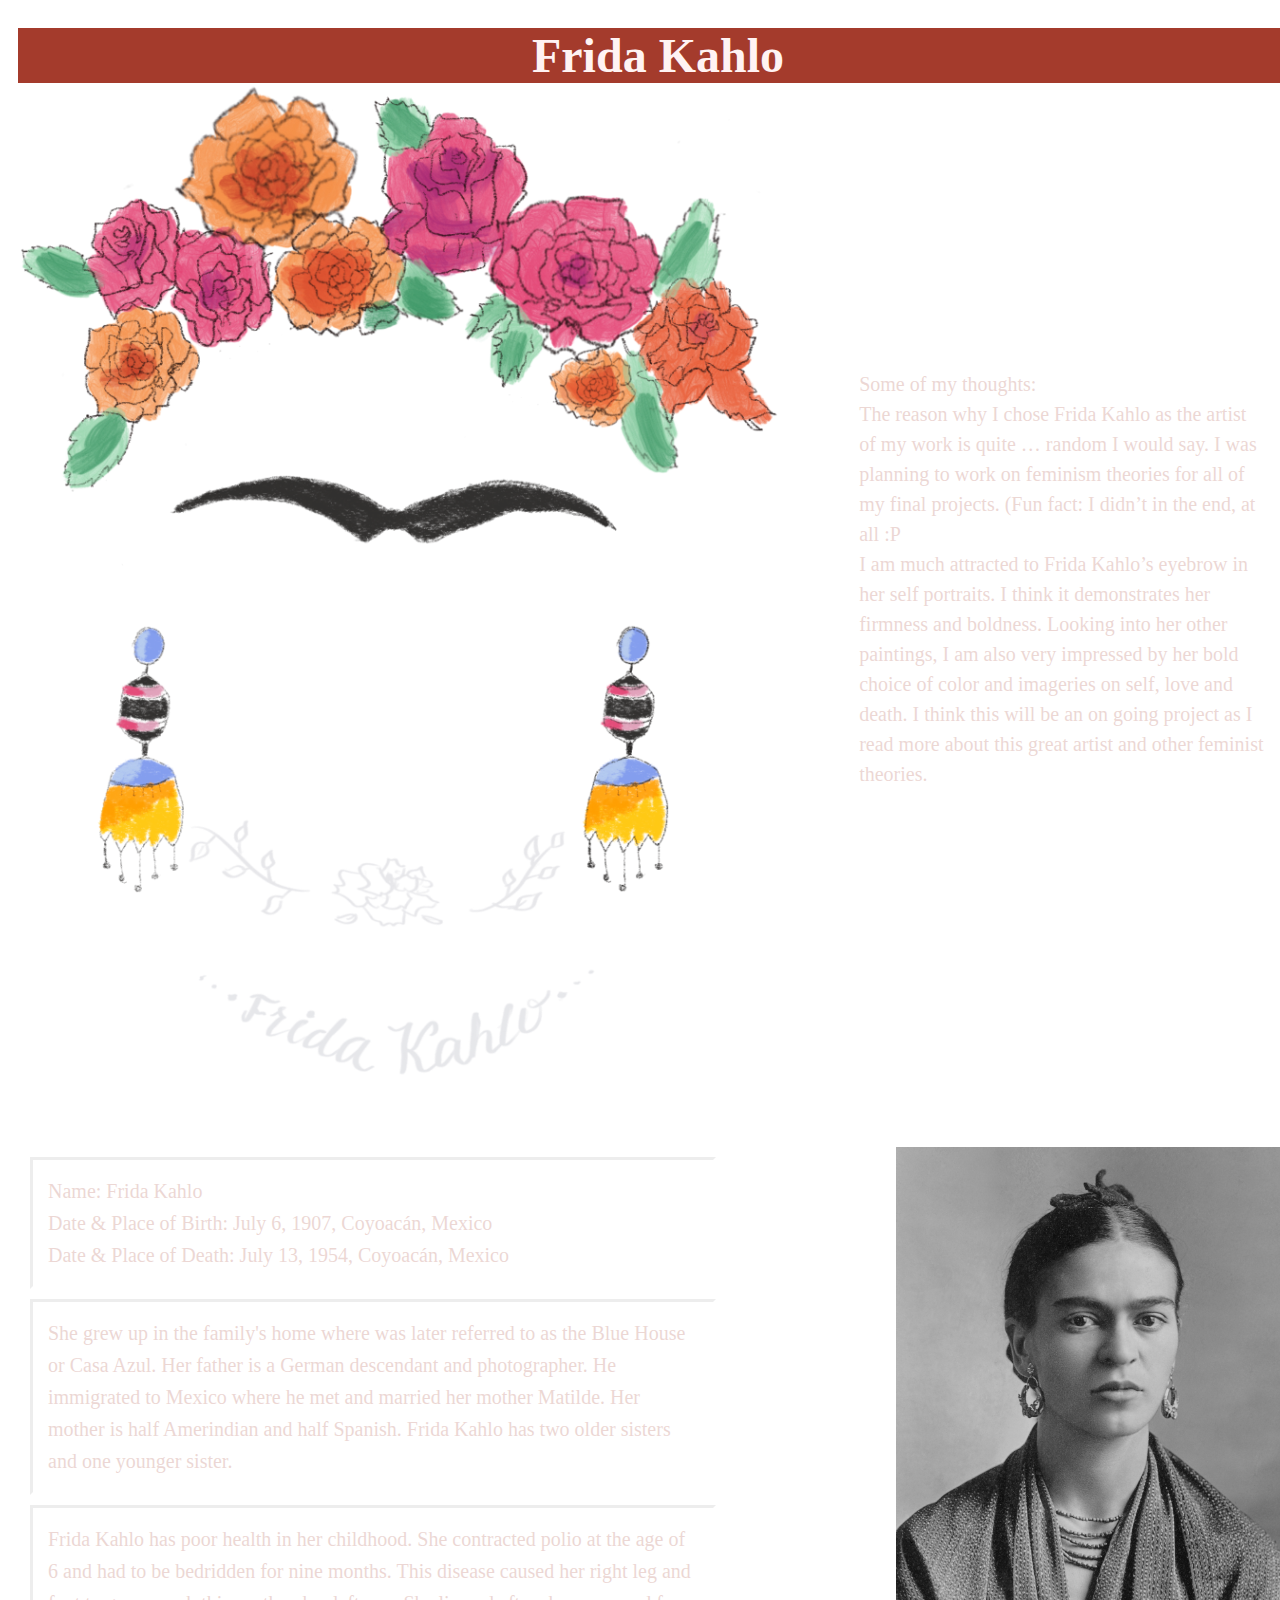
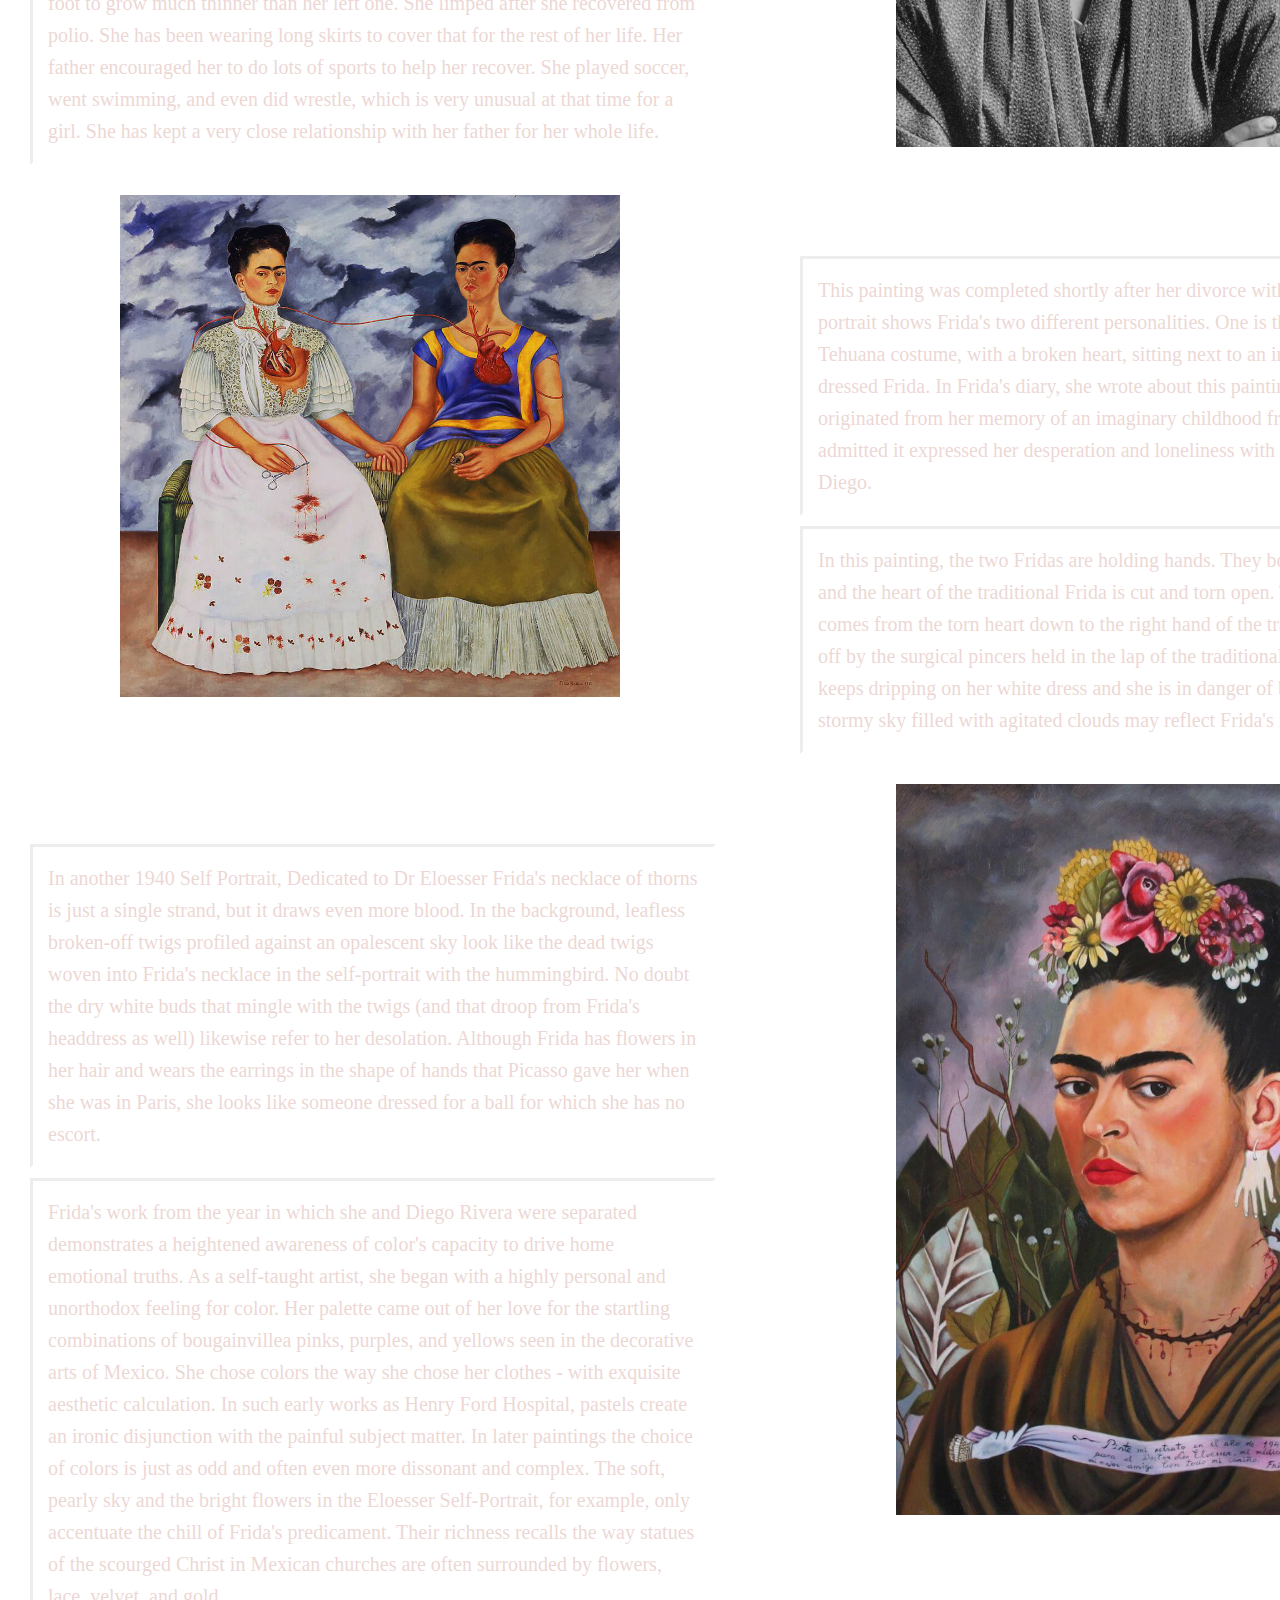
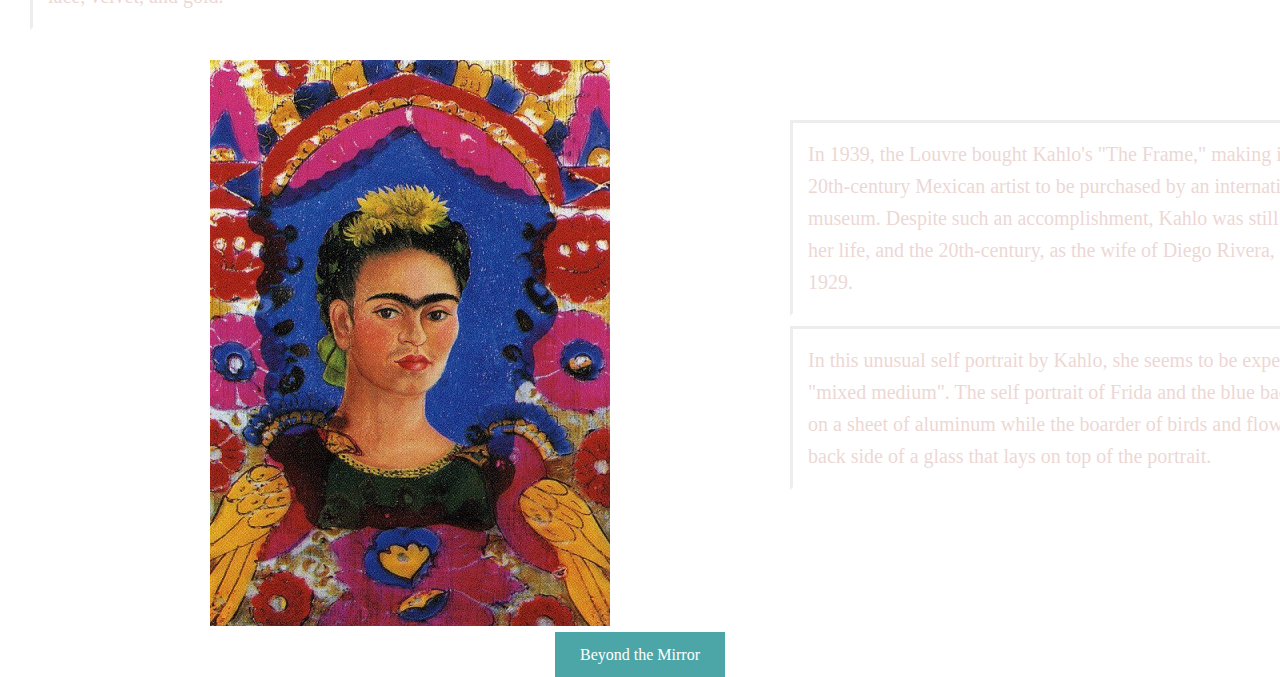
==== frida/index.html @ 46d47169 "5.8" ====
<!DOCTYPE html>
<html lang="en">
<head>
	<meta charset="UTF-8">
	<meta http-equiv="X-UA-Compatible" content="IE=edge">
	<meta name="viewport" content="width=device-width, initial-scale=1.0">
	<title>Document</title>
	<link rel="stylesheet" href="style.css">
	<!-- <script src="sketch.js"></script> -->
</head>

<body>
    <!-- main title -->
	<h1>Frida Kahlo</h1>  

    <!-- i paint my own reality -->
    <div class="frontWrapper">
        <div class="welcomePage">
            <div class="I_Paint_my_own">
                <img src="paintings/centerpic.png" alt="" id="pic1" width:30%;>
            </div>
            
                <p class="myNotes">
                    Some of my thoughts:<br>
                    The reason why I chose Frida Kahlo as the artist of my work is quite … random I would say. I was planning to work on feminism theories for all of my final projects. (Fun fact: I didn’t in the end, at all :P <br>
                    I am much attracted to Frida Kahlo’s eyebrow in her self portraits. I think it demonstrates her firmness and boldness. Looking into her other paintings, I am also very impressed by her bold choice of color and imageries on self, love and death. I think this will be an on going project as I read more about this great artist and other feminist theories.
                </p>
        </div>

        <div class="introWrapper">
            <!-- 3divs for texts -->
            <div class="Texts">
                <div>
                    <p class ="introText" id="basics">
                        Name: Frida Kahlo <br>
                        Date & Place of Birth: July 6, 1907, Coyoacán, Mexico<br>
                        Date & Place of Death: July 13, 1954, Coyoacán, Mexico<br>           
                    </p>
                </div>
                <div>
                    <p class ="introText" id="family">
                        She grew up in the family's home where was later referred to as the Blue House or Casa Azul. Her father is a German descendant and photographer. He immigrated to Mexico where he met and married her mother Matilde. Her mother is half Amerindian and half Spanish. Frida Kahlo has two older sisters and one younger sister.
                    </p>
                </div>
                <div>
                    <p class ="introText" id="early_life">
                        Frida Kahlo has poor health in her childhood. She contracted polio at the age of 6 and had to be bedridden for nine months. This disease caused her right leg and foot to grow much thinner than her left one. She limped after she recovered from polio. She has been wearing long skirts to cover that for the rest of her life. Her father encouraged her to do lots of sports to help her recover. She played soccer, went swimming, and even did wrestle, which is very unusual at that time for a girl. She has kept a very close relationship with her father for her whole life.
                    </p>
                </div> 
            </div>

            <!-- 1 div for foto -->
            <div>
                <img src="paintings/foto.jpeg" alt="" id="foto">
             </div>
        </div>

    </div>



    <div class="paintingGallery">
        <div class="two_fridas">
            <div id="two_fridas_paintings">
                <img src="paintings/1.jpeg" alt="">
            </div>

            <div>
                <p class="title">
                    The Two Fridas, 1939 by Frida Kahlo
                </p>
                <p class ="introText">
                    This painting was completed shortly after her divorce with Diego Rivera. This portrait shows Frida's two different personalities. One is the traditional Frida in Tehuana costume, with a broken heart, sitting next to an independent, modern dressed Frida. In Frida's diary, she wrote about this painting and said it is originated from her memory of an imaginary childhood friend. Later she admitted it expressed her desperation and loneliness with the separation from Diego. <br>
                </p>
                <p class ="introText">
                    In this painting, the two Fridas are holding hands. They both have visible hearts and the heart of the traditional Frida is cut and torn open. The main artery, which comes from the torn heart down to the right hand of the traditional Frida, is cut off by the surgical pincers held in the lap of the traditional Frida. The blood keeps dripping on her white dress and she is in danger of bleeding to death. The stormy sky filled with agitated clouds may reflect Frida's inner turmoil.
                </p>
            </div>

        </div>

        <div class="selfPortrait">
            <div>
                <p class="title">
                    Self Portrait, Dedicated to Dr Eloesser, 1940 by Frida Kahlo
                </p>
                <p class ="introText">
                    In another 1940 Self Portrait, Dedicated to Dr Eloesser Frida's necklace of thorns is just a single strand, but it draws even more blood. In the background, leafless broken-off twigs profiled against an opalescent sky look like the dead twigs woven into Frida's necklace in the self-portrait with the hummingbird. No doubt the dry white buds that mingle with the twigs (and that droop from Frida's headdress as well) likewise refer to her desolation. Although Frida has flowers in her hair and wears the earrings in the shape of hands that Picasso gave her when she was in Paris, she looks like someone dressed for a ball for which she has no escort. 
                </p>
                <p class ="introText">
                    Frida's work from the year in which she and Diego Rivera were separated demonstrates a heightened awareness of color's capacity to drive home emotional truths. As a self-taught artist, she began with a highly personal and unorthodox feeling for color. Her palette came out of her love for the startling combinations of bougainvillea pinks, purples, and yellows seen in the decorative arts of Mexico. She chose colors the way she chose her clothes - with exquisite aesthetic calculation. In such early works as Henry Ford Hospital, pastels create an ironic disjunction with the painful subject matter. In later paintings the choice of colors is just as odd and often even more dissonant and complex. The soft, pearly sky and the bright flowers in the Eloesser Self-Portrait, for example, only accentuate the chill of Frida's predicament. Their richness recalls the way statues of the scourged Christ in Mexican churches are often surrounded by flowers, lace, velvet, and gold.
                </p>
            </div>

            <div id="selfPortrait_paintings">
                <img src="paintings/2.jpeg" alt="">
            </div>


        </div>

        <div class="frame">
            <div id="theFrame">
                <img src="paintings/3.jpeg" alt="">
            </div>

            
            <div>
                <p class="title">
                    The Frame (painting), 1938 by Frida Kahlo
                </p>
                <p  class ="introText" id="frame_text">
                    In 1939, the Louvre bought Kahlo's "The Frame," making it the first work by a 20th-century Mexican artist to be purchased by an internationally renowned museum. Despite such an accomplishment, Kahlo was still known for most of her life, and the 20th-century, as the wife of Diego Rivera, whom she married in 1929.
                </p>
                <p class ="introText">
                    In this unusual self portrait by Kahlo, she seems to be experimenting with "mixed medium". The self portrait of Frida and the blue background are painted on a sheet of aluminum while the boarder of birds and flowers is painted on the back side of a glass that lays on top of the portrait.
                </p>
            </div>
        </div>
    </div>

    <!-- link to the second webpage -->
    <div class="secondWebpage">
        <a href="diy">Beyond the Mirror</a>
    </div>    
  
</body>
</html>
---- frida/style.css ----
/* Set the background color for the whole page */
head, body {
    background: url(paintings/background.png);
	background-repeat: no-repeat;
	/* background-attachment: fixed; */
	background-size: cover;
}

/* Set the font color and display mode for the page */
body {
    color: white;
    display: flex;
    flex-wrap: wrap;
    justify-content: space-around;
    margin:10px;
}

/* Set the style for the page title */
h1 {
    position: fixed;
    text-align: center;
    left: 50%;
    transform: translate(-50%, 0);
    width: 100%;
    font-size: xxx-large;
    font-family: 'Futura';
    color: rgb(255, 243, 243);
    background: #A43B2C;
    white-space: nowrap;
    margin: 2vh;
    z-index: 10;
}
.welcomePage{
    display: flex;
    align-items:center;
    width:100%;
}
.I_Paint_my_own img{
    width:60%;
    z-index: 2;

}
.myNotes,.introText, .introText{
    display: flex;
    width:40%;
    opacity:0.2;
    transition: opacity 3s ease-in-out;
    background-color: white;
    color:#A43B2C;
    padding: 30px;
    margin-left:-500px;
    z-index: 3;    
    font-size:20px;
    line-height: 150%;
}
.myNotes:hover, .introText:hover{
    opacity:1;
} 

#pic1 img{
    max-width: 30%;
    height: auto;
}


.introWrapper, .two_fridas, .selfPortrait, .frame{
    /* background-color: aquamarine; */
    width:fit-content;
    display: flex;    
    margin-left: 20px;
    margin-bottom: 20px;
}

#two_fridas_paintings img, #selfPortrait_paintings img{
    max-width: 500px;
    height:auto;
    display:flex;
    margin-left:20vh;
}
#two_fridas_paintings img,#theFrame img{
    margin-left: 10vh;
    margin-right:20vh;
}
#theFrame img, #foto{
    max-width:400px;
    height:auto;
    display:flex;
    margin-left:20vh;
}

.Texts{
    flex-direction: column;
    flex-wrap: wrap;
    align-items: center; /* center vertically */
}

.title{
    opacity: 1;
    font-family: Impact;
    font-size: larger;
}

.introText{
    margin-left:auto;               
    margin-right: auto;
    margin-top:10px;
    margin-bottom:10px;
    padding:15px;
    width:650px;
    border-color: white;
    border-style:inset;
    font-size: 20px;
    line-height: 1.6;
}

/* hyper link styling */
a:link, a:visited {
    background-color: #4ca6a7;
    color:white;
    padding: 14px 25px;
    text-align: center;
    text-decoration:wavy;
  }
  
  a:hover, a:active {
    color: #bb5642;
  }
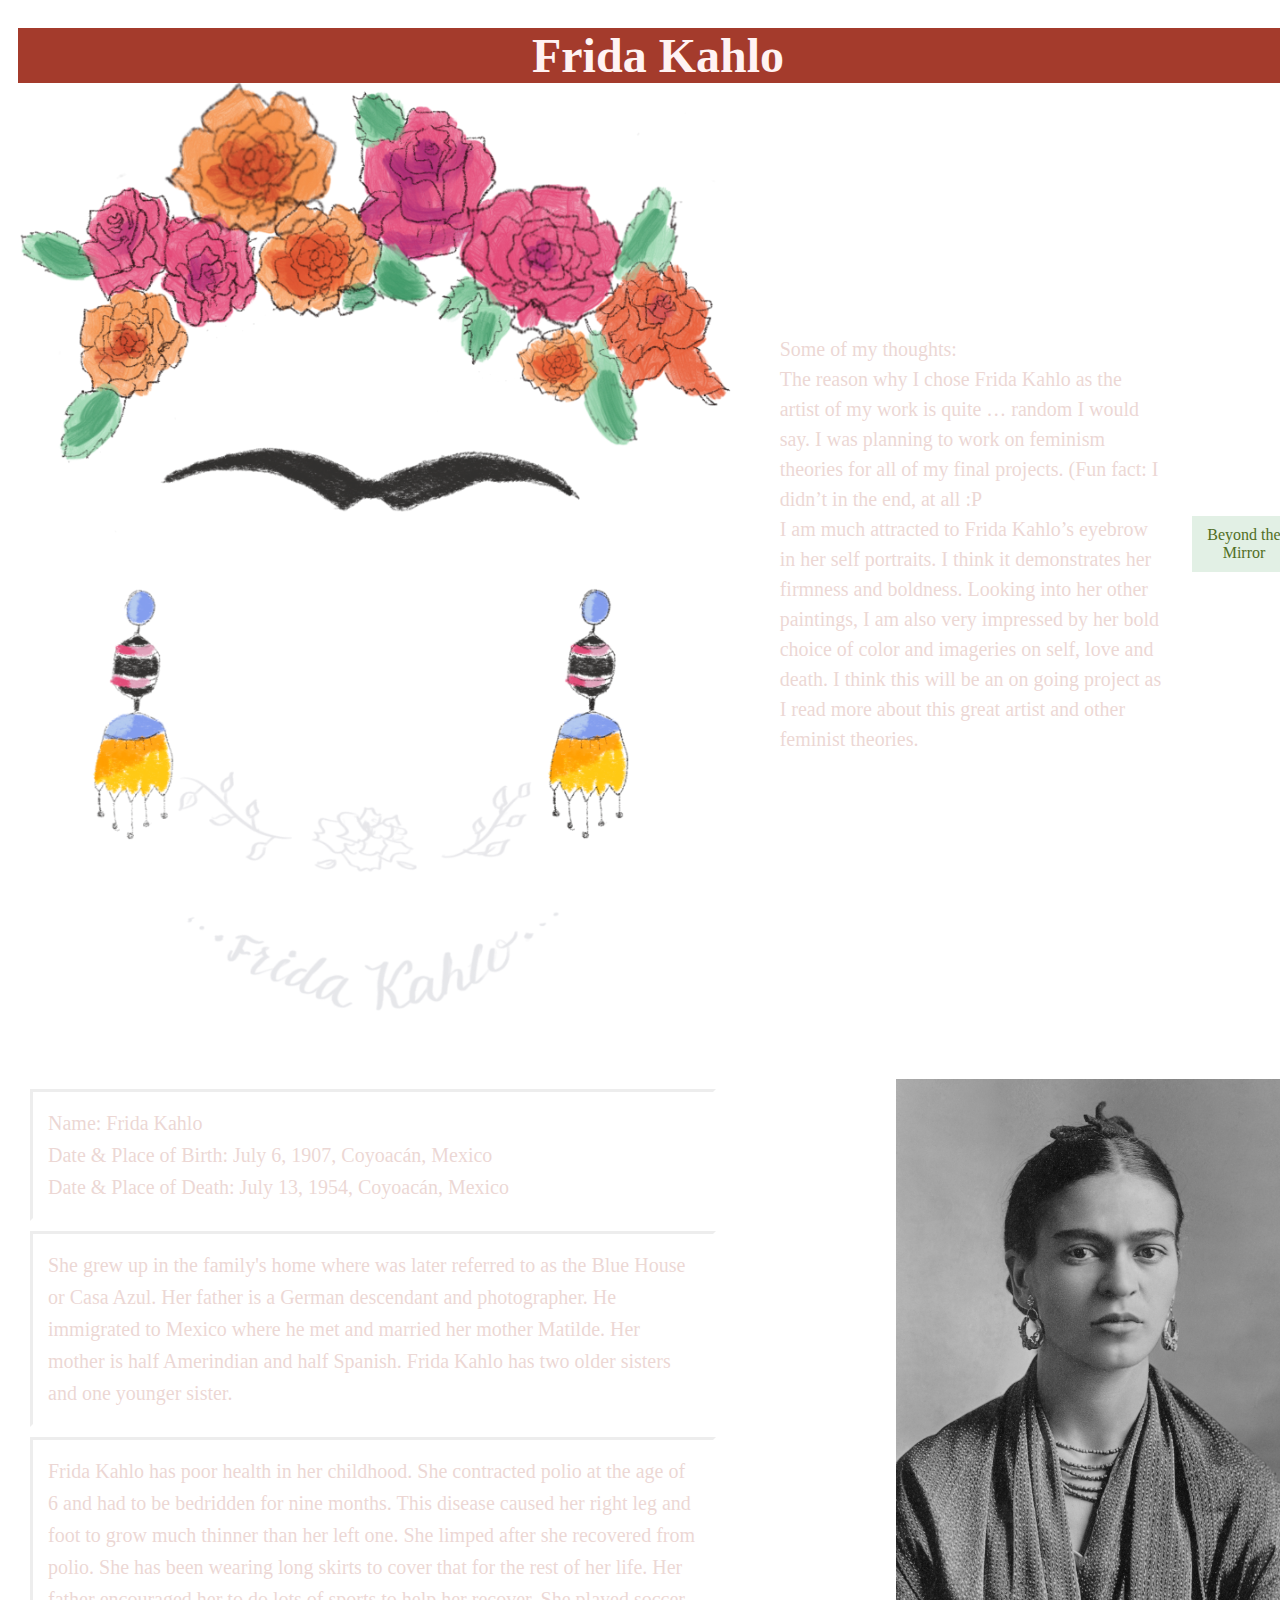
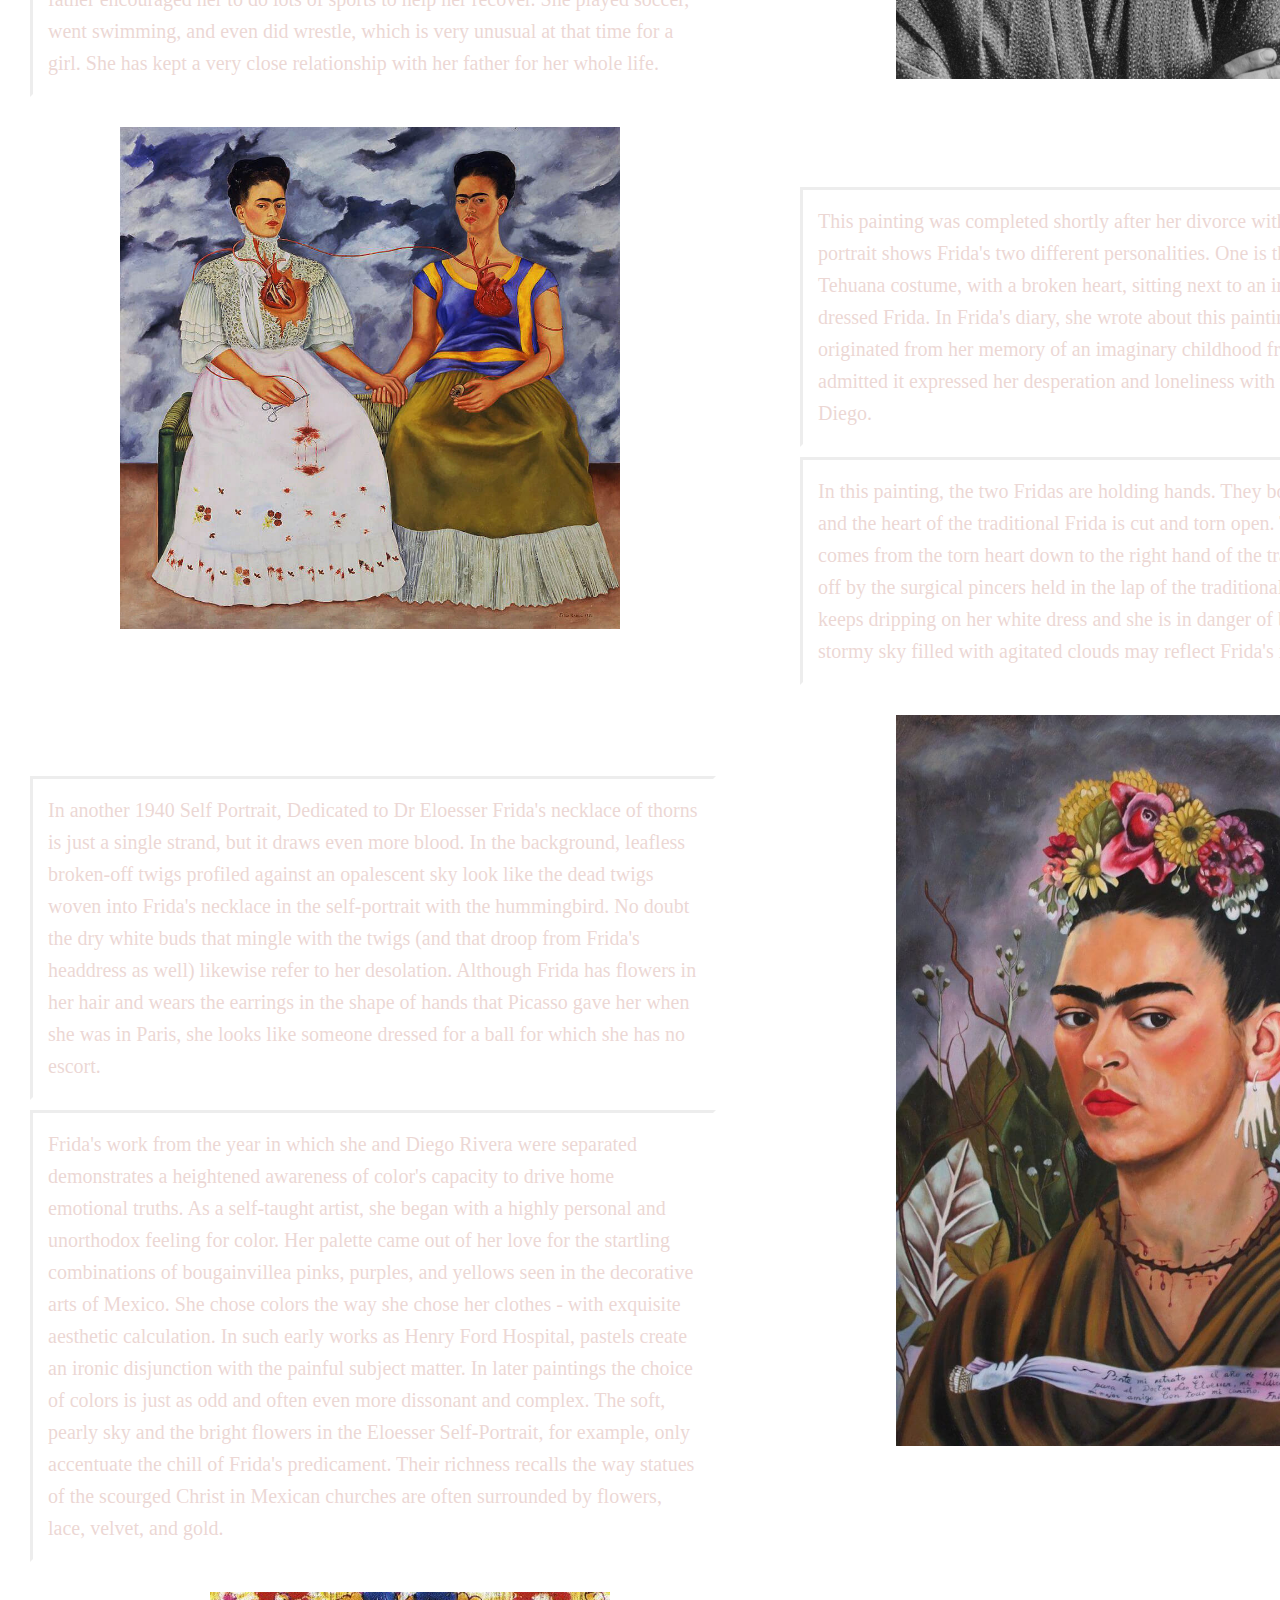
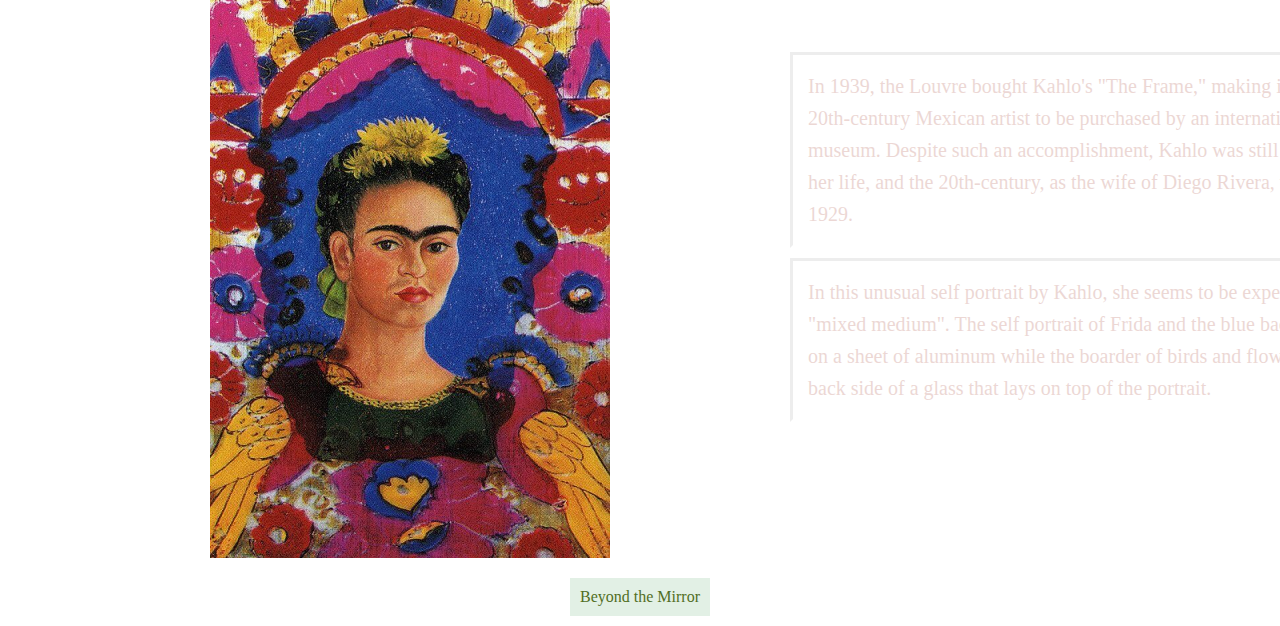
==== commit 451b08c9: "changed" ====
--- a/frida/index.html
+++ b/frida/index.html
@@ -25,6 +25,10 @@
                     The reason why I chose Frida Kahlo as the artist of my work is quite … random I would say. I was planning to work on feminism theories for all of my final projects. (Fun fact: I didn’t in the end, at all :P <br>
                     I am much attracted to Frida Kahlo’s eyebrow in her self portraits. I think it demonstrates her firmness and boldness. Looking into her other paintings, I am also very impressed by her bold choice of color and imageries on self, love and death. I think this will be an on going project as I read more about this great artist and other feminist theories.
                 </p>
+
+                <div class="secondWebpage">
+                    <a href="diy/index.html">Beyond the Mirror</a>
+                </div>
         </div>
 
         <div class="introWrapper">
@@ -59,7 +63,7 @@
 
 
 
-    <div class="paintingGallery">
+    <div class="paintinggallery2">
         <div class="two_fridas">
             <div id="two_fridas_paintings">
                 <img src="paintings/1.jpeg" alt="">
@@ -121,7 +125,7 @@
 
     <!-- link to the second webpage -->
     <div class="secondWebpage">
-        <a href="diy">Beyond the Mirror</a>
+        <a href="diy/index.html">Beyond the Mirror</a>
     </div>    
   
 </body>
--- a/frida/style.css
+++ b/frida/style.css
@@ -113,16 +113,16 @@
     line-height: 1.6;
 }
 
-/* hyper link styling */
-a:link, a:visited {
-    background-color: #4ca6a7;
-    color:white;
-    padding: 14px 25px;
+  a:link, a:visited {
+    background-color: #e2f0e5;
+    padding: 10px;
+    color: #516e24;
     text-align: center;
-    text-decoration:wavy;
+    text-decoration: none;
+    display: inline-block;
   }
   
-  a:hover, a:active {
-    color: #bb5642;
-  }
- +  a:hover, a:active, .generateBtn:hover {
+    background-color: #516e24;
+    color:#e2f0e5;
+  }